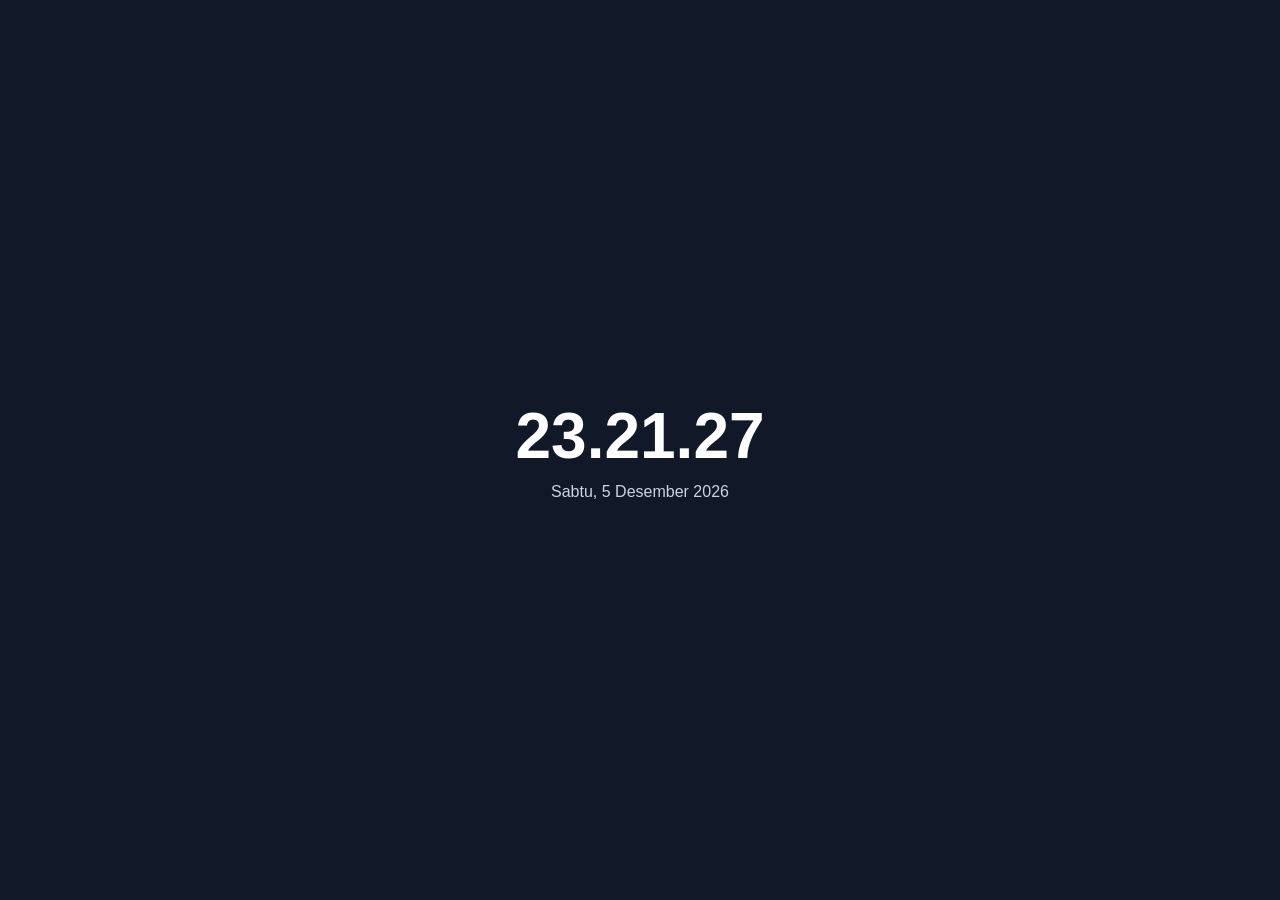
==== index.html @ 846b94ca "Create index.html" ====
<!DOCTYPE html>
<html lang="id">
<head>
<meta charset="UTF-8">
<title>Jam Gagasan</title>

<style>
body{
    margin:0;
    display:flex;
    justify-content:center;
    align-items:center;
    height:100vh;
    background:#111827;
    color:white;
    font-family:Arial,sans-serif;
}

.clock{
    text-align:center;
}

#time{
    font-size:64px;
    font-weight:bold;
}

#date{
    margin-top:10px;
    color:#cbd5e1;
}
</style>

</head>
<body>

<div class="clock">
    <div id="time"></div>
    <div id="date"></div>
</div>

<script>
function updateClock(){
    const now = new Date();

    document.getElementById("time").textContent =
        now.toLocaleTimeString("id-ID");

    document.getElementById("date").textContent =
        now.toLocaleDateString("id-ID",{
            weekday:"long",
            day:"numeric",
            month:"long",
            year:"numeric"
        });
}

updateClock();
setInterval(updateClock,1000);
</script>

</body>
</html>
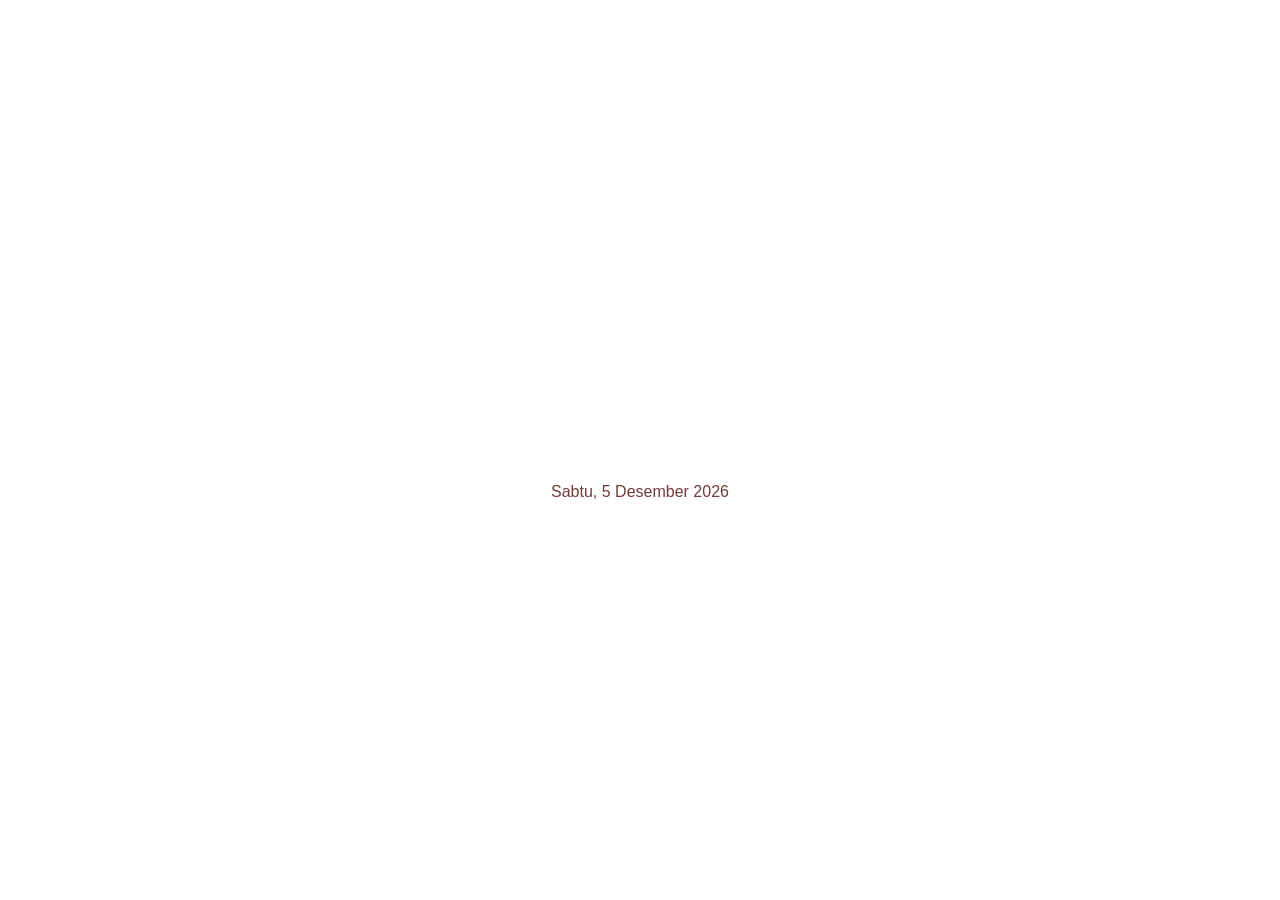
==== commit f3447188: "Update index.html" ====
--- a/index.html
+++ b/index.html
@@ -11,7 +11,7 @@
     justify-content:center;
     align-items:center;
     height:100vh;
-    background:#111827;
+    background:#FFFFFF;
     color:white;
     font-family:Arial,sans-serif;
 }
@@ -27,7 +27,7 @@
 
 #date{
     margin-top:10px;
-    color:#cbd5e1;
+    color:#703B3B;
 }
 </style>
 
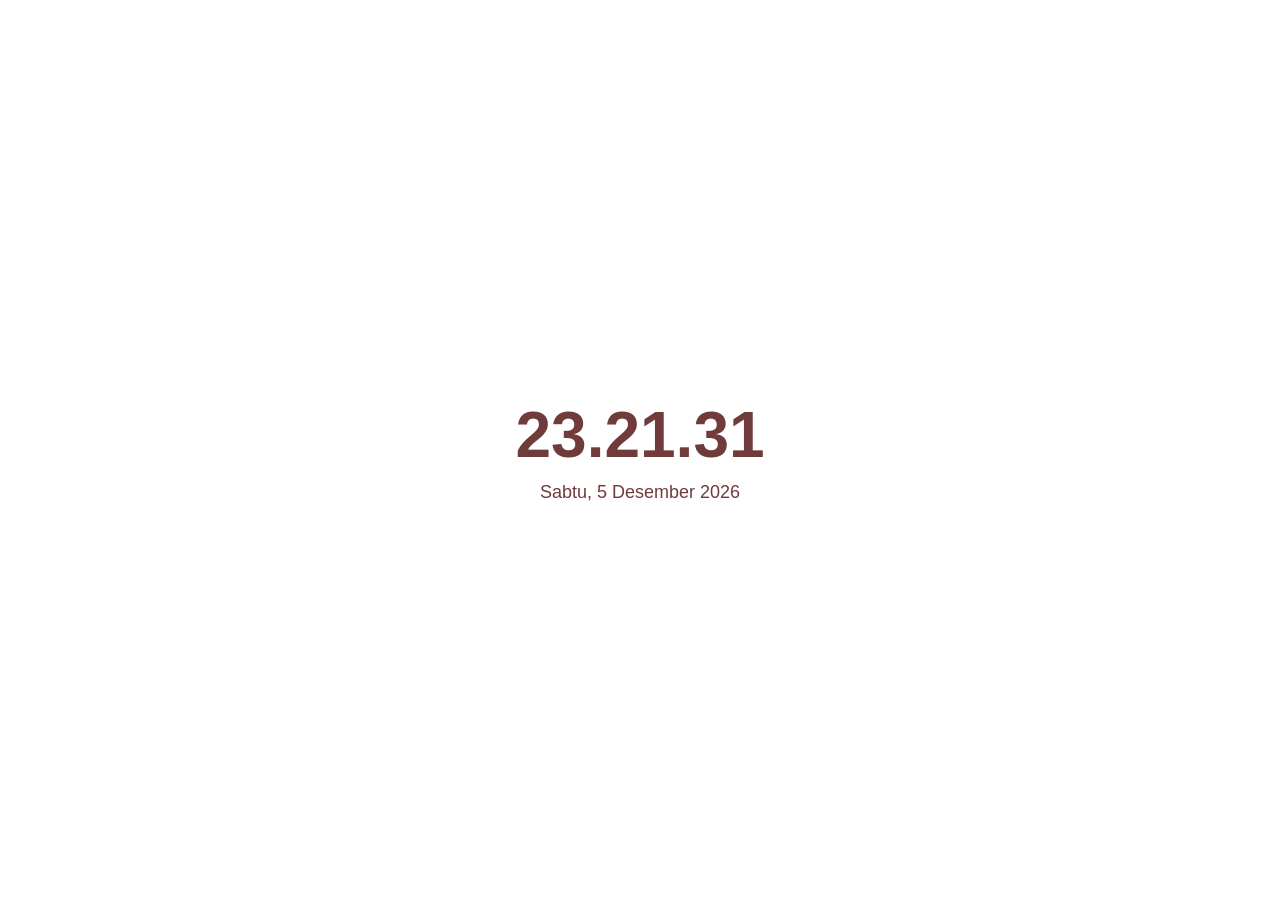
==== commit e07221c7: "Update index.html" ====
--- a/index.html
+++ b/index.html
@@ -12,7 +12,7 @@
     align-items:center;
     height:100vh;
     background:#FFFFFF;
-    color:white;
+    color:#703B3B;
     font-family:Arial,sans-serif;
 }
 
@@ -23,11 +23,13 @@
 #time{
     font-size:64px;
     font-weight:bold;
+    color:#703B3B;
 }
 
 #date{
     margin-top:10px;
     color:#703B3B;
+    font-size:18px;
 }
 </style>
 
@@ -44,7 +46,11 @@
     const now = new Date();
 
     document.getElementById("time").textContent =
-        now.toLocaleTimeString("id-ID");
+        now.toLocaleTimeString("id-ID",{
+            hour:'2-digit',
+            minute:'2-digit',
+            second:'2-digit'
+        });
 
     document.getElementById("date").textContent =
         now.toLocaleDateString("id-ID",{
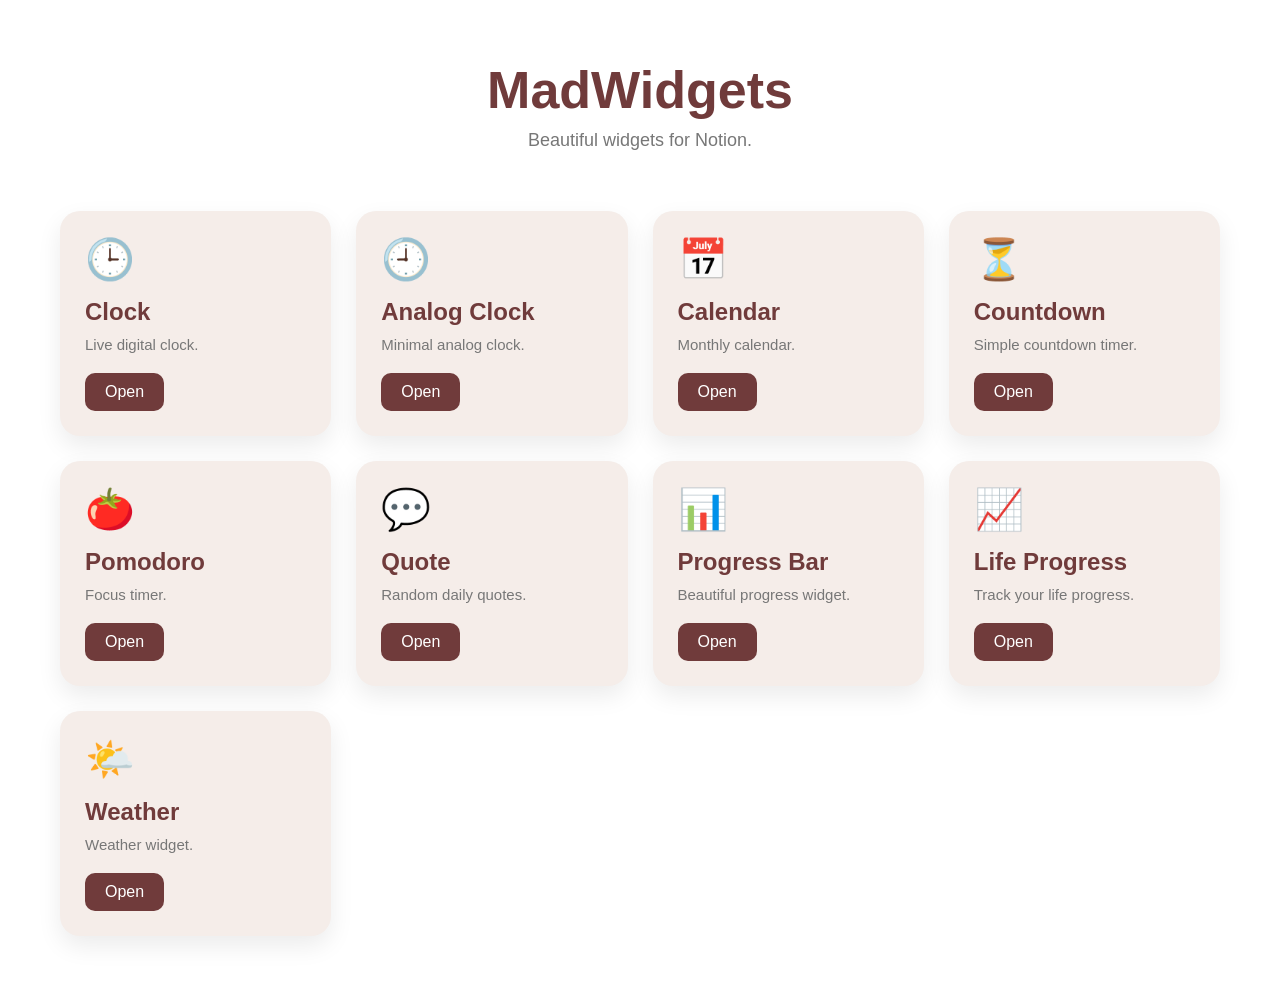
==== commit 607fef8f: "Update index.html" ====
--- a/index.html
+++ b/index.html
@@ -1,69 +1,257 @@
 <!DOCTYPE html>
-<html lang="id">
+<html lang="en">
 <head>
+
 <meta charset="UTF-8">
-<title>Jam Gagasan</title>
+
+<meta name="viewport" content="width=device-width, initial-scale=1.0">
+
+<title>MadWidgets</title>
 
 <style>
+
+*{
+margin:0;
+padding:0;
+box-sizing:border-box;
+font-family:Arial,sans-serif;
+}
+
 body{
-    margin:0;
-    display:flex;
-    justify-content:center;
-    align-items:center;
-    height:100vh;
-    background:#FFFFFF;
-    color:#703B3B;
-    font-family:Arial,sans-serif;
-}
-
-.clock{
-    text-align:center;
-}
-
-#time{
-    font-size:64px;
-    font-weight:bold;
-    color:#703B3B;
-}
-
-#date{
-    margin-top:10px;
-    color:#703B3B;
-    font-size:18px;
-}
+
+background:#ffffff;
+
+padding:60px;
+
+}
+
+header{
+
+text-align:center;
+
+margin-bottom:60px;
+
+}
+
+h1{
+
+font-size:52px;
+
+color:#703B3B;
+
+margin-bottom:10px;
+
+}
+
+p{
+
+color:#777;
+
+font-size:18px;
+
+}
+
+.grid{
+
+display:grid;
+
+grid-template-columns:repeat(auto-fit,minmax(260px,1fr));
+
+gap:25px;
+
+}
+
+.card{
+
+background:#F5EDE9;
+
+padding:25px;
+
+border-radius:20px;
+
+box-shadow:0 10px 25px rgba(0,0,0,.08);
+
+transition:.3s;
+
+}
+
+.card:hover{
+
+transform:translateY(-6px);
+
+}
+
+.icon{
+
+font-size:40px;
+
+margin-bottom:15px;
+
+}
+
+.card h2{
+
+color:#703B3B;
+
+margin-bottom:10px;
+
+}
+
+.card p{
+
+font-size:15px;
+
+margin-bottom:20px;
+
+}
+
+a{
+
+display:inline-block;
+
+padding:10px 20px;
+
+background:#703B3B;
+
+color:white;
+
+text-decoration:none;
+
+border-radius:10px;
+
+}
+
+a:hover{
+
+opacity:.9;
+
+}
+
 </style>
 
 </head>
+
 <body>
 
-<div class="clock">
-    <div id="time"></div>
-    <div id="date"></div>
-</div>
-
-<script>
-function updateClock(){
-    const now = new Date();
-
-    document.getElementById("time").textContent =
-        now.toLocaleTimeString("id-ID",{
-            hour:'2-digit',
-            minute:'2-digit',
-            second:'2-digit'
-        });
-
-    document.getElementById("date").textContent =
-        now.toLocaleDateString("id-ID",{
-            weekday:"long",
-            day:"numeric",
-            month:"long",
-            year:"numeric"
-        });
-}
-
-updateClock();
-setInterval(updateClock,1000);
-</script>
+<header>
+
+<h1>MadWidgets</h1>
+
+<p>Beautiful widgets for Notion.</p>
+
+</header>
+
+<div class="grid">
+
+<div class="card">
+
+<div class="icon">🕒</div>
+
+<h2>Clock</h2>
+
+<p>Live digital clock.</p>
+
+<a href="clock/">Open</a>
+
+</div>
+
+<div class="card">
+
+<div class="icon">🕘</div>
+
+<h2>Analog Clock</h2>
+
+<p>Minimal analog clock.</p>
+
+<a href="analog-clock/">Open</a>
+
+</div>
+
+<div class="card">
+
+<div class="icon">📅</div>
+
+<h2>Calendar</h2>
+
+<p>Monthly calendar.</p>
+
+<a href="calendar/">Open</a>
+
+</div>
+
+<div class="card">
+
+<div class="icon">⏳</div>
+
+<h2>Countdown</h2>
+
+<p>Simple countdown timer.</p>
+
+<a href="countdown/">Open</a>
+
+</div>
+
+<div class="card">
+
+<div class="icon">🍅</div>
+
+<h2>Pomodoro</h2>
+
+<p>Focus timer.</p>
+
+<a href="pomodoro/">Open</a>
+
+</div>
+
+<div class="card">
+
+<div class="icon">💬</div>
+
+<h2>Quote</h2>
+
+<p>Random daily quotes.</p>
+
+<a href="quote/">Open</a>
+
+</div>
+
+<div class="card">
+
+<div class="icon">📊</div>
+
+<h2>Progress Bar</h2>
+
+<p>Beautiful progress widget.</p>
+
+<a href="progress-bar/">Open</a>
+
+</div>
+
+<div class="card">
+
+<div class="icon">📈</div>
+
+<h2>Life Progress</h2>
+
+<p>Track your life progress.</p>
+
+<a href="life-progress/">Open</a>
+
+</div>
+
+<div class="card">
+
+<div class="icon">🌤️</div>
+
+<h2>Weather</h2>
+
+<p>Weather widget.</p>
+
+<a href="weather/">Open</a>
+
+</div>
+
+</div>
 
 </body>
 </html>
